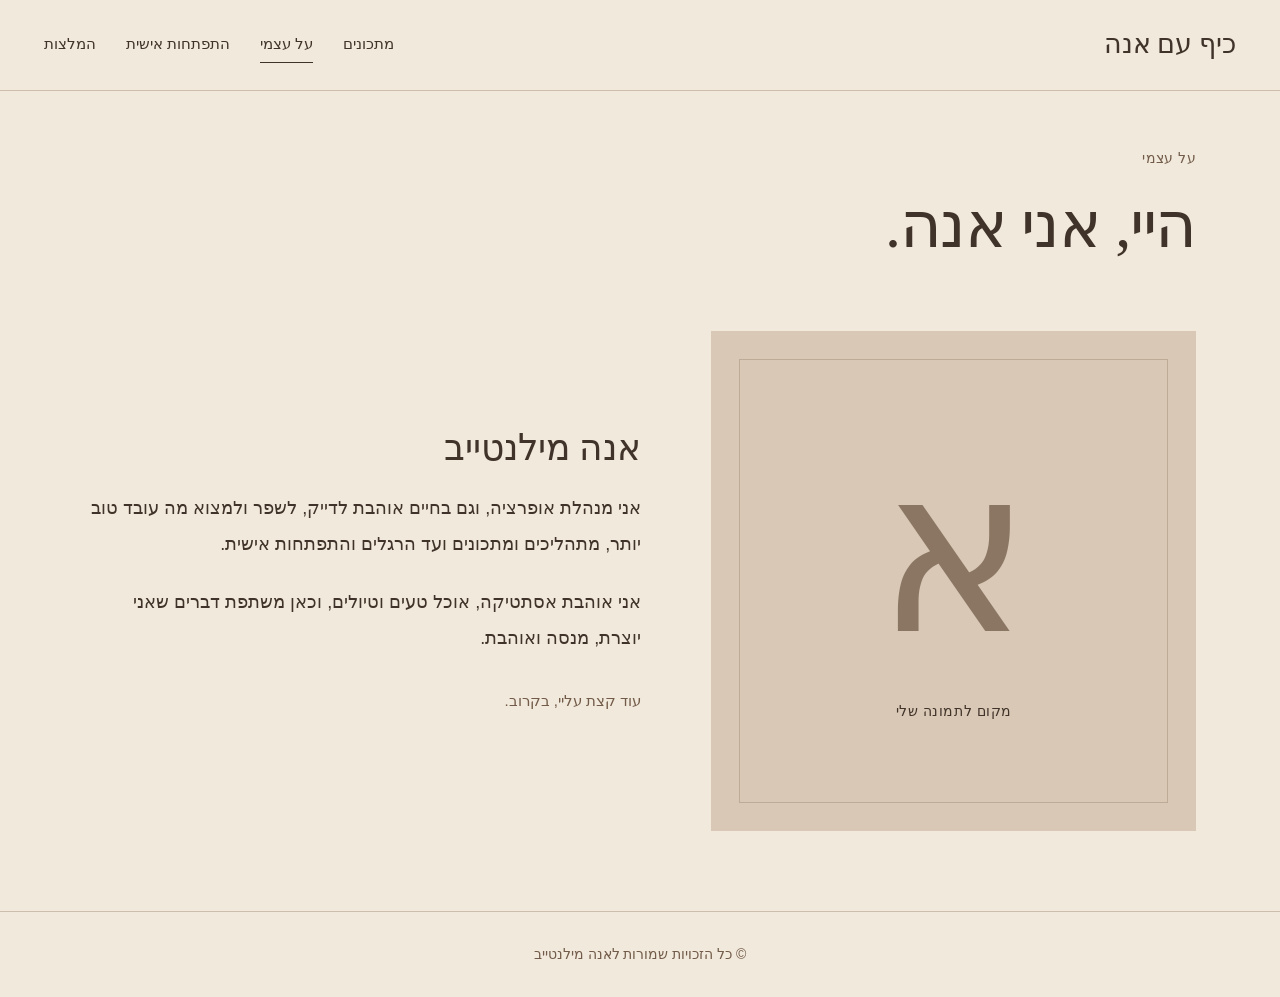
==== about/index.html @ 1a451e85 "Serve the magazine from the configured GitHub Pages root" ====
<!doctype html><html lang="he" dir="rtl"><head><meta charset="utf-8"><meta name="viewport" content="width=device-width,initial-scale=1"><meta name="theme-color" content="#F1E9DC"><meta name="description" content="אוכל, יצירה, התפתחות אישית והשראה. קצת מהעולם של אנה מילנטייב."><title>על עצמי | כיף עם אנה</title><link rel="stylesheet" href="../styles.css"></head><body><a class="skip" href="#main">דילוג לתוכן</a><header class="site-header"><a class="brand" href="../index.html">כיף עם אנה</a><nav aria-label="ניווט ראשי"><a href="../recipes/index.html">מתכונים</a><a href="index.html" aria-current="page">על עצמי</a><a href="../growth/index.html">התפתחות אישית</a><a href="../recommendations/index.html">המלצות</a></nav></header><main id="main" class="magazine"><div class="page-intro"><p class="eyebrow">על עצמי</p><h1>היי, אני אנה.</h1></div><section class="about-layout"><div class="portrait-placeholder"><span class="portrait-monogram" aria-hidden="true">א</span><span class="portrait-label">מקום לתמונה שלי</span></div><div class="about-copy"><h2>אנה מילנטייב</h2><p>אני מנהלת אופרציה, וגם בחיים אוהבת לדייק, לשפר ולמצוא מה עובד טוב יותר, מתהליכים ומתכונים ועד הרגלים והתפתחות אישית.</p><p>אני אוהבת אסתטיקה, אוכל טעים וטיולים, וכאן משתפת דברים שאני יוצרת, מנסה ואוהבת.</p><p class="quiet-note">עוד קצת עליי, בקרוב.</p></div></section></main><footer class="site-footer"><span>© כל הזכויות שמורות לאנה מילנטייב</span></footer></body></html>
---- styles.css ----
:root{--ink:#244638;--muted:#5d6c62;--line:#dce4dd;--soft:#f2f5f0;--accent:#315c46;--clay:#94503b}*{box-sizing:border-box}html{scroll-behavior:smooth}body{margin:0;background:#fff;color:var(--ink);font:17px/1.75 Arial,sans-serif}a{color:inherit;text-underline-offset:5px}button,input,textarea{font:inherit}button{cursor:pointer}.site-header,.site-footer{max-width:1120px;margin:auto;padding:26px 40px;display:flex;justify-content:space-between;align-items:center;gap:24px}.site-header{border-bottom:1px solid var(--line)}.brand{font-size:21px;font-weight:700;text-decoration:none;line-height:1.4}.brand span{display:block;font-size:14px;font-weight:400;color:var(--muted);margin-top:4px}.home-link{font-size:16px}.site-footer{border-top:1px solid var(--line);font-size:14px;color:var(--muted);padding-top:28px;padding-bottom:28px}.site-footer a{text-decoration:none}.home-page{max-width:1120px;padding:0 40px 80px;margin:auto}.hero{padding:64px 0 56px;display:grid;grid-template-columns:1.1fr 1fr;gap:0 70px}.eyebrow{font-size:14px;letter-spacing:.04em;color:var(--clay);margin:0 0 20px}.hero>.eyebrow{grid-column:1/-1}.hero h1{font-size:clamp(40px,5vw,62px);line-height:1.24;letter-spacing:-1.8px;margin:0;font-weight:500}.hero h1 span{color:var(--muted)}.about{padding-top:5px}.about h2{font-size:25px;margin:0 0 12px;font-weight:500}.about p{margin:0 0 12px;font-size:17px;line-height:1.9}.home-recipes{border-top:1px solid var(--line);padding-top:36px;scroll-margin-top:24px}.section-heading{display:flex;align-items:end;justify-content:space-between;gap:30px;margin-bottom:27px}.section-heading .eyebrow{margin-bottom:5px}.section-heading h2{font-size:29px;font-weight:500;line-height:1.4;margin:0}.section-heading>p{font-size:15px;color:var(--muted);margin:0 0 4px}.recipe-grid{display:grid;grid-template-columns:1fr 1fr;gap:26px}.recipe-card{display:block;text-decoration:none;border:1px solid var(--line);overflow:hidden;border-radius:5px;transition:transform .15s,border-color .15s}.recipe-card:hover{transform:translateY(-3px);border-color:var(--accent)}.card-top{position:relative;display:flex;align-items:flex-start;justify-content:space-between;min-height:210px;padding:26px 30px;background:#e5ecdf}.noodles .card-top{background:#f1e3da;color:#7f4835}.category{font-size:14px;border-top:1px solid currentColor;padding-top:7px}.ingredient-word{font-size:43px;line-height:1.2;letter-spacing:-1.4px;font-weight:600;text-align:left;opacity:.9}.card-body{padding:26px 30px 30px}.card-body h3{font-size:26px;line-height:1.4;font-weight:500;margin:0 0 14px}.card-body p{font-size:16px;color:var(--muted);margin:0 0 22px;max-width:380px}.text-link{font-size:15px;text-decoration:underline}.recipe-page{max-width:850px;margin:auto;padding:28px 32px 65px}.back-link{font-size:14px;color:var(--muted)}.intro{padding:25px 0 32px}.intro h1{font-size:clamp(31px,5vw,46px);line-height:1.25;letter-spacing:-.8px;margin:0 0 15px;font-weight:500}.subtitle,.hint{color:var(--muted);font-size:15px}.subtitle{margin:0}.hint{margin:12px 0}.note{font-size:15px;background:var(--soft);padding:13px 17px;margin:20px 0 0;border-radius:3px}.section{border-top:1px solid var(--line);padding:30px 0;scroll-margin-top:20px}.section h2{font-size:26px;font-weight:500;margin:0 0 22px;line-height:1.4}.section h3{font-size:19px;font-weight:600;margin:0 0 16px}.section h4{font-size:16px;font-weight:600;margin:0 0 7px}.inventory{display:grid;grid-template-columns:1.8fr 1fr;gap:34px}.ingredient-groups{display:grid;grid-template-columns:1fr 1fr;gap:22px}.ingredient-group ul,.equipment ul{padding-right:20px;margin:0;font-size:16px}.ingredient-group li,.equipment li{padding:2px 0}.ingredient-group li::marker,.equipment li::marker{color:#889b8c}.equipment{border-right:1px solid var(--line);padding-right:25px}.check{display:flex;align-items:flex-start;gap:13px;padding:13px 0;border-bottom:1px solid #edf0ed;cursor:pointer}.check:last-child{border-bottom:0}.check input{width:21px;height:21px;min-width:21px;accent-color:var(--accent);margin:5px 0 0}.check span{display:block}.check small{display:block;color:var(--muted);font-size:15px;line-height:1.75;margin-top:4px}.check:has(input:checked){color:var(--muted)}.check:has(input:checked) span{text-decoration:line-through;text-decoration-color:#a2b1a5}.check:has(input:checked) small{text-decoration:none}.method{margin:0;padding-right:24px}.method li{padding:5px 6px 10px 0}.recipe-end{border-top:1px solid var(--line);padding-top:24px;display:flex;align-items:center;gap:18px}.recipe-end button{border:1px solid var(--line);background:white;color:var(--ink);border-radius:4px;padding:9px 17px;font-size:15px}.recipe-end button:hover{background:var(--soft)}#reset-status{font-size:14px;color:var(--muted)}button:focus-visible,a:focus-visible,input:focus-visible{outline:3px solid #99af74;outline-offset:5px}@media(max-width:700px){.site-header,.site-footer{padding:22px 22px}.home-page{padding:0 22px 50px}.hero{grid-template-columns:1fr;gap:25px;padding:38px 0}.hero>.eyebrow{margin:0}.hero h1{font-size:43px;letter-spacing:-1.2px}.about{max-width:500px}.section-heading{display:block}.section-heading>p{margin-top:10px}.recipe-grid{grid-template-columns:1fr;gap:22px}.card-top{min-height:180px;padding:22px 25px}.ingredient-word{font-size:38px}.card-body{padding:22px 25px 25px}.card-body h3{font-size:25px}.recipe-page{padding:24px 22px 45px}.inventory{grid-template-columns:1fr;gap:24px}.equipment{border-right:0;border-top:1px solid var(--line);padding:22px 0 0}.equipment ul{columns:2;column-gap:25px}.equipment li{break-inside:avoid}.section{padding:26px 0}.site-footer{align-items:flex-start;flex-direction:column;gap:8px}.section h2{font-size:24px}.brand{font-size:20px}}@media(max-width:360px){.ingredient-groups{grid-template-columns:1fr}.equipment ul{columns:1}.hero h1{font-size:37px}.home-link{font-size:14px}}@media(prefers-reduced-motion:reduce){html{scroll-behavior:auto}.recipe-card{transition:none}}
/* Editorial palette and shared magazine layout */
:root{--ink:#403329;--muted:#725B48;--line:#cdbdad;--soft:#e8ddce;--accent:#725B48;--clay:#725B48;--ivory:#F1E9DC;--sand:#D8C8B5;--taupe:#A99A89}body{background:var(--ivory);color:var(--ink)}.site-header,.site-footer{max-width:1280px;padding:26px 44px}.site-header{gap:35px}.brand{font-family:'Noto Serif Hebrew','Times New Roman',serif;font-weight:400;font-size:27px;white-space:nowrap}.site-header nav{display:flex;gap:30px;flex-wrap:wrap}.site-header nav a{text-decoration:none;font-size:15px;padding:4px 0;border-bottom:1px solid transparent}.site-header nav a:hover,.site-header nav a[aria-current=page]{border-color:var(--ink)}.site-footer{padding-top:30px;padding-bottom:30px}.site-footer>a{font-family:'Times New Roman',serif;font-size:23px;color:var(--ink)}.skip{position:fixed;top:10px;right:10px;transform:translateY(-200%);z-index:20;padding:12px;background:var(--ink);color:var(--ivory)}.skip:focus{transform:none}.magazine{max-width:1200px;padding:0 44px 80px;margin:auto}.home-intro{text-align:center;padding:65px 0 54px}.eyebrow{font-size:14px;color:var(--muted);letter-spacing:.03em;margin:0 0 18px}.home-intro h1,.page-intro h1{font:400 clamp(42px,6vw,76px)/1.2 'Noto Serif Hebrew','Times New Roman',serif;letter-spacing:-1.3px;margin:0 0 20px}.home-intro>p:last-child,.page-intro>p:last-child{font-size:17px;color:var(--muted);margin:0}.topics{display:grid;grid-template-columns:1fr 1fr;gap:30px 46px;align-items:start}.topic{text-decoration:none;display:block;min-width:0}.topic:nth-child(even){padding-top:70px}.topic-image{aspect-ratio:4/4.5;overflow:hidden;background:var(--sand)}.topic-image>img{width:100%;height:100%;object-fit:cover;display:block;transition:transform .5s ease}.topic:hover .topic-image>img{transform:scale(1.025)}.topic-caption{padding:20px 0 25px;border-bottom:1px solid var(--line)}.topic-caption h2{font:400 36px/1.3 'Noto Serif Hebrew','Times New Roman',serif;margin:0 0 6px}.topic-caption p{font-size:16px;margin:0;color:var(--muted)}.topic:hover h2{text-decoration:underline;text-decoration-thickness:1px;text-underline-offset:7px}.portrait-placeholder{background:var(--sand);height:100%;min-height:320px;display:flex;flex-direction:column;justify-content:center;align-items:center;position:relative;padding:38px;isolation:isolate;overflow:hidden}.portrait-placeholder:before{content:'';position:absolute;inset:28px;border:1px solid #725b4845;z-index:-1}.portrait-monogram{font:400 clamp(130px,18vw,250px)/1 'Times New Roman',serif;color:var(--muted);opacity:.75;margin-bottom:30px}.portrait-label{font-size:14px;letter-spacing:.04em;color:var(--ink)}.closing-line{text-align:center;font:400 31px/1.5 'Times New Roman',serif;padding:60px 0 0;color:var(--muted)}.page-intro{padding:55px 0 46px}.page-intro h1{font-size:clamp(40px,5vw,64px)}.recipe-index{display:grid;grid-template-columns:1.6fr 1fr;gap:50px;align-items:start}.recipe-feature,.recipe-text-entry{text-decoration:none}.recipe-feature>img{display:block;width:100%;height:420px;object-fit:cover}.recipe-feature>div{padding:25px 0}.recipe-index h2,.growth-feature h2,.vision-entry h2,.about-copy h2,.recommendations-layout h2{font:400 36px/1.35 'Times New Roman',serif;margin:0 0 18px}.recipe-index p,.growth-feature p,.vision-entry p,.recommendations-layout p{color:var(--muted);font-size:17px}.recipe-text-entry{border-top:1px solid var(--ink);border-bottom:1px solid var(--line);padding:30px 0}.recipe-text-entry h2{font-size:31px}.recipe-feature:hover .text-link,.recipe-text-entry:hover .text-link,.growth-feature:hover .text-link,.vision-entry:hover .text-link{color:var(--ink);text-decoration-thickness:2px}.text-link{display:inline-block;margin-top:8px;font-size:15px;text-decoration:underline;text-underline-offset:6px}.about-layout{display:grid;grid-template-columns:1fr 1.15fr;gap:70px;align-items:center}.about-layout>.portrait-placeholder{min-height:500px}.about-copy p{font-size:18px;line-height:2;margin:0 0 22px}.quiet-note{font-size:15px!important;color:var(--muted);margin-top:30px!important}.growth-feature{display:grid;grid-template-columns:1fr 1fr;gap:65px;align-items:center;text-decoration:none}.growth-image{height:460px;overflow:hidden}.growth-image img{width:100%;height:100%;object-fit:cover}.growth-feature h2{font-size:43px}.vision-entry{margin-top:65px;padding-top:45px;border-top:1px solid var(--line);display:grid;grid-template-columns:1.2fr 1fr;gap:50px;align-items:center;text-decoration:none}.vision-preview{display:grid;grid-template-columns:1fr 1fr 1fr;gap:8px;align-items:center}.vision-preview img{width:100%;height:230px;object-fit:cover}.vision-preview img:nth-child(2){height:auto;box-shadow:0 6px 15px #40332912}.recommendations-layout{display:grid;grid-template-columns:1fr 1fr;align-items:center;gap:65px}.book-image{height:480px}.book-image img{width:100%;height:100%;object-fit:cover}.recommendations-layout h2{font-size:44px}.board-page{padding-top:30px;max-width:1420px}.board-page .page-intro{text-align:center;padding-top:30px}.vision-collage{columns:4;column-gap:16px;direction:ltr}.collage-item{display:block;break-inside:avoid;margin:0 0 16px;background:var(--sand);line-height:0}.collage-item img{display:block;width:100%;height:auto;transition:filter .2s}.collage-item:hover img{filter:brightness(1.05)}.board-note{text-align:center}.back-link{color:var(--muted)}#image-dialog{border:0;padding:54px 16px 16px;background:var(--ivory);max-width:95vw;max-height:94dvh;overflow:auto}#image-dialog::backdrop{background:#211a16df}#dialog-image{max-height:calc(94dvh - 80px);max-width:calc(95vw - 32px);height:auto;width:auto;display:block;object-fit:contain;margin:auto}.dialog-close{position:absolute;top:12px;left:16px;border:1px solid var(--line);background:var(--ivory);color:var(--ink);padding:3px 17px;font-size:15px}.intro h1,.section h2{font-family:'Times New Roman',serif}.intro h1{font-size:44px}.note{background:#e6d9c8}.equipment{border-color:var(--line)}.check{border-color:#d9cbbc}.check:has(input:checked) span{text-decoration-color:var(--taupe)}.recipe-end button{background:var(--ivory)}.recipe-end button:hover{background:var(--sand)}button:focus-visible,a:focus-visible,input:focus-visible{outline-color:var(--muted)}
@media(min-width:1100px){.topic-image{aspect-ratio:4/4.2}}
@media(max-width:900px){.site-header{flex-direction:column;gap:14px;padding:22px 25px}.site-header nav{gap:25px;justify-content:center}.magazine{padding-left:28px;padding-right:28px}.topics{gap:22px 28px}.topic:nth-child(even){padding-top:45px}.home-intro{padding-top:42px}.recipe-index{gap:30px}.recipe-feature>img{height:340px}.about-layout,.growth-feature,.recommendations-layout{gap:32px}.growth-feature h2{font-size:34px}.vision-entry{gap:30px}.vision-collage{columns:3}}
@media(max-width:600px){.site-header nav{gap:18px}.site-header nav a{font-size:14px}.brand{font-size:26px}.magazine{padding:0 20px 45px}.home-intro{padding:37px 0}.home-intro h1{font-size:44px}.home-intro>p:last-child{font-size:16px}.topics{gap:26px 15px}.topic:nth-child(even){padding-top:35px}.topic-image{aspect-ratio:3/4}.topic-caption{padding:13px 0 17px}.topic-caption h2{font-size:28px;line-height:1.25}.topic-caption p{font-size:14px;line-height:1.7}.portrait-placeholder{min-height:0;padding:20px}.portrait-placeholder:before{inset:12px}.portrait-monogram{font-size:116px;margin-bottom:18px}.portrait-label{font-size:12px}.closing-line{font-size:27px;padding-top:37px}.page-intro{padding:35px 0}.page-intro h1{font-size:43px}.recipe-index,.growth-feature,.vision-entry,.recommendations-layout,.about-layout{grid-template-columns:1fr;gap:28px}.recipe-feature>img{height:360px}.recipe-feature>div{padding:22px 0}.recipe-text-entry{padding:25px 0}.recipe-index h2,.about-copy h2{font-size:32px}.about-layout>.portrait-placeholder{min-height:330px}.about-layout .portrait-monogram{font-size:160px}.about-copy p{font-size:17px}.growth-image{height:380px}.growth-feature h2,.recommendations-layout h2{font-size:36px}.vision-entry{margin-top:40px;padding-top:30px}.vision-preview img{height:180px}.book-image{height:390px}.vision-collage{columns:2;column-gap:10px}.collage-item{margin-bottom:10px}.board-page{padding-top:23px}.board-page .page-intro h1{font-size:39px}.site-footer{padding:25px 20px}.intro h1{font-size:34px}.recipe-page{padding-top:22px}.site-footer span{font-size:13px}}
@media(prefers-reduced-motion:reduce){.topic-image>img,.collage-item img{transition:none}.topic:hover .topic-image>img{transform:none}}

.brand span[dir="ltr"]{display:inline;font:inherit;color:inherit;margin:0}.site-footer{justify-content:center}.topic-back{display:inline-block;margin-top:28px}.vision-year{margin-top:0;padding-top:0;border-top:0}.vision-guide{max-width:760px;margin:65px auto 0;border-top:1px solid var(--line);padding-top:38px}.vision-guide h2{font:400 36px/1.35 'Times New Roman',serif;margin:0 0 26px}.vision-guide ol{padding-inline-start:24px}.vision-guide li{padding-inline-start:9px;margin:0 0 22px}.vision-guide h3{font-size:18px;font-weight:600;margin:0 0 5px}.vision-guide p{font-size:17px;line-height:1.9;margin:0}.collage-item:hover img{filter:none}@media(max-width:600px){.vision-guide{margin-top:38px;padding-top:27px}.vision-guide h2{font-size:30px}}
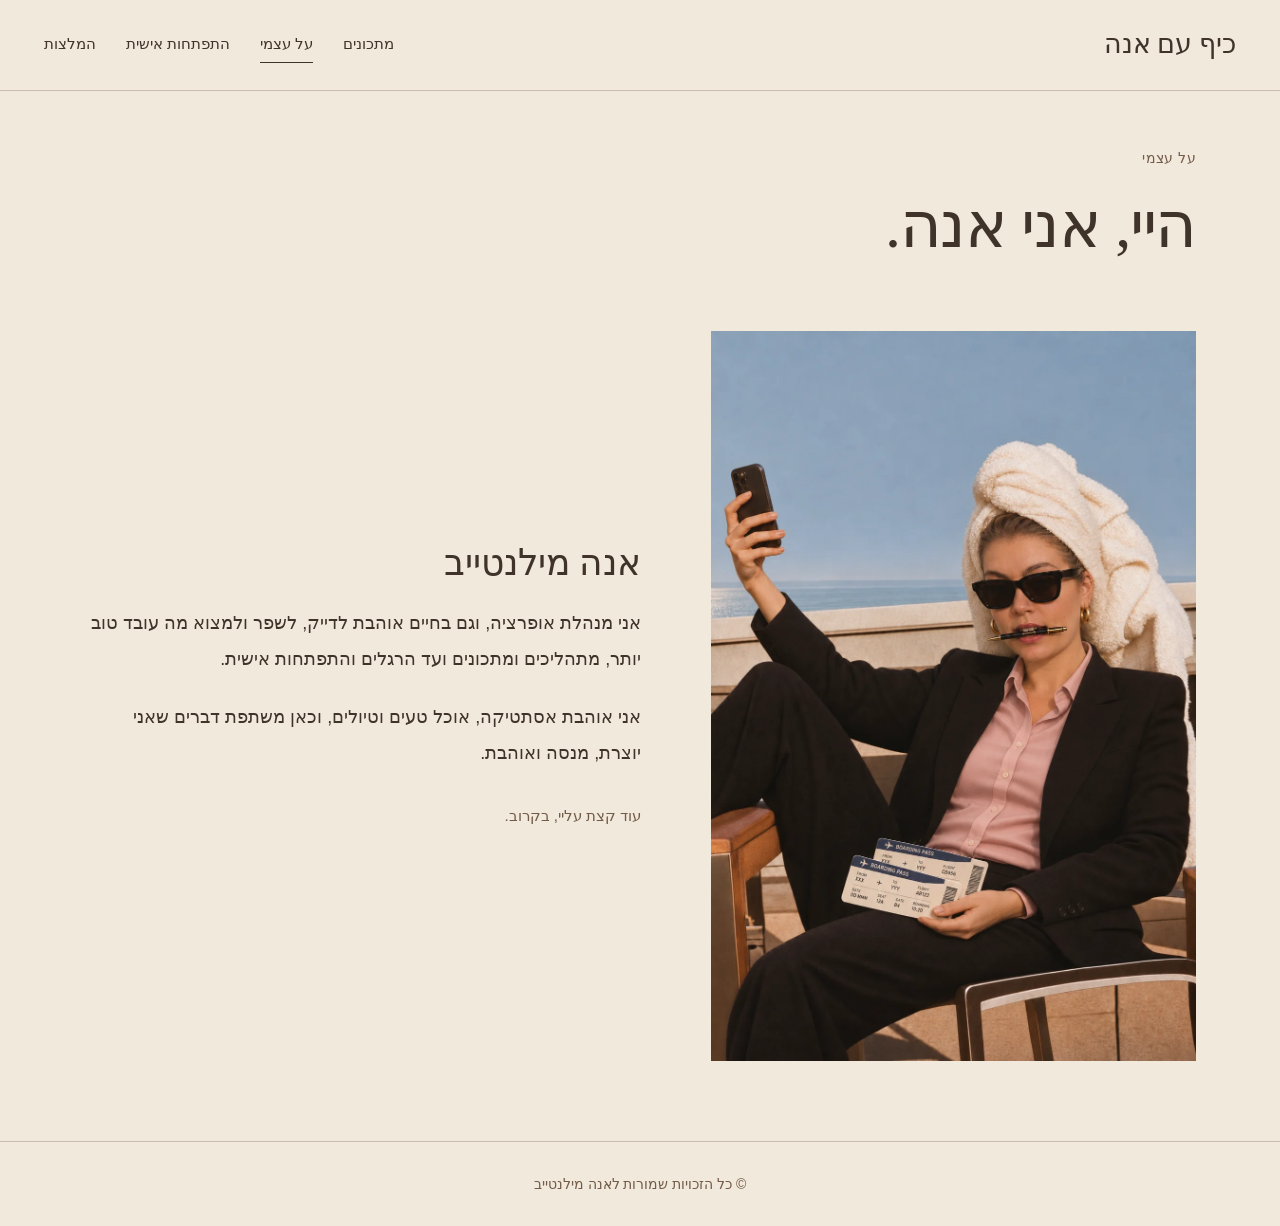
==== commit 1cc662e0: "Add pink-shirt travel portrait to home and about pages" ====
--- a/about/index.html
+++ b/about/index.html
@@ -1 +1 @@
-<!doctype html><html lang="he" dir="rtl"><head><meta charset="utf-8"><meta name="viewport" content="width=device-width,initial-scale=1"><meta name="theme-color" content="#F1E9DC"><meta name="description" content="אוכל, יצירה, התפתחות אישית והשראה. קצת מהעולם של אנה מילנטייב."><title>על עצמי | כיף עם אנה</title><link rel="stylesheet" href="../styles.css"></head><body><a class="skip" href="#main">דילוג לתוכן</a><header class="site-header"><a class="brand" href="../index.html">כיף עם אנה</a><nav aria-label="ניווט ראשי"><a href="../recipes/index.html">מתכונים</a><a href="index.html" aria-current="page">על עצמי</a><a href="../growth/index.html">התפתחות אישית</a><a href="../recommendations/index.html">המלצות</a></nav></header><main id="main" class="magazine"><div class="page-intro"><p class="eyebrow">על עצמי</p><h1>היי, אני אנה.</h1></div><section class="about-layout"><div class="portrait-placeholder"><span class="portrait-monogram" aria-hidden="true">א</span><span class="portrait-label">מקום לתמונה שלי</span></div><div class="about-copy"><h2>אנה מילנטייב</h2><p>אני מנהלת אופרציה, וגם בחיים אוהבת לדייק, לשפר ולמצוא מה עובד טוב יותר, מתהליכים ומתכונים ועד הרגלים והתפתחות אישית.</p><p>אני אוהבת אסתטיקה, אוכל טעים וטיולים, וכאן משתפת דברים שאני יוצרת, מנסה ואוהבת.</p><p class="quiet-note">עוד קצת עליי, בקרוב.</p></div></section></main><footer class="site-footer"><span>© כל הזכויות שמורות לאנה מילנטייב</span></footer></body></html>+<!doctype html><html lang="he" dir="rtl"><head><meta charset="utf-8"><meta name="viewport" content="width=device-width,initial-scale=1"><meta name="theme-color" content="#F1E9DC"><meta name="description" content="אוכל, יצירה, התפתחות אישית והשראה. קצת מהעולם של אנה מילנטייב."><title>על עצמי | כיף עם אנה</title><link rel="stylesheet" href="../styles.css"></head><body><a class="skip" href="#main">דילוג לתוכן</a><header class="site-header"><a class="brand" href="../index.html">כיף עם אנה</a><nav aria-label="ניווט ראשי"><a href="../recipes/index.html">מתכונים</a><a href="index.html" aria-current="page">על עצמי</a><a href="../growth/index.html">התפתחות אישית</a><a href="../recommendations/index.html">המלצות</a></nav></header><main id="main" class="magazine"><div class="page-intro"><p class="eyebrow">על עצמי</p><h1>היי, אני אנה.</h1></div><section class="about-layout"><img class="about-portrait" src="../assets/anna-travel.webp" alt="דיוקן בחולצה ורודה עם כרטיסי טיסה" width="1022" height="1539" decoding="async"><div class="about-copy"><h2>אנה מילנטייב</h2><p>אני מנהלת אופרציה, וגם בחיים אוהבת לדייק, לשפר ולמצוא מה עובד טוב יותר, מתהליכים ומתכונים ועד הרגלים והתפתחות אישית.</p><p>אני אוהבת אסתטיקה, אוכל טעים וטיולים, וכאן משתפת דברים שאני יוצרת, מנסה ואוהבת.</p><p class="quiet-note">עוד קצת עליי, בקרוב.</p></div></section></main><footer class="site-footer"><span>© כל הזכויות שמורות לאנה מילנטייב</span></footer></body></html>
--- a/styles.css
+++ b/styles.css
@@ -7,3 +7,5 @@
 @media(prefers-reduced-motion:reduce){.topic-image>img,.collage-item img{transition:none}.topic:hover .topic-image>img{transform:none}}
 
 .brand span[dir="ltr"]{display:inline;font:inherit;color:inherit;margin:0}.site-footer{justify-content:center}.topic-back{display:inline-block;margin-top:28px}.vision-year{margin-top:0;padding-top:0;border-top:0}.vision-guide{max-width:760px;margin:65px auto 0;border-top:1px solid var(--line);padding-top:38px}.vision-guide h2{font:400 36px/1.35 'Times New Roman',serif;margin:0 0 26px}.vision-guide ol{padding-inline-start:24px}.vision-guide li{padding-inline-start:9px;margin:0 0 22px}.vision-guide h3{font-size:18px;font-weight:600;margin:0 0 5px}.vision-guide p{font-size:17px;line-height:1.9;margin:0}.collage-item:hover img{filter:none}@media(max-width:600px){.vision-guide{margin-top:38px;padding-top:27px}.vision-guide h2{font-size:30px}}
+
+.about-portrait{display:block;width:100%;height:auto}.topic-image>.portrait-cover{object-position:center 58%}
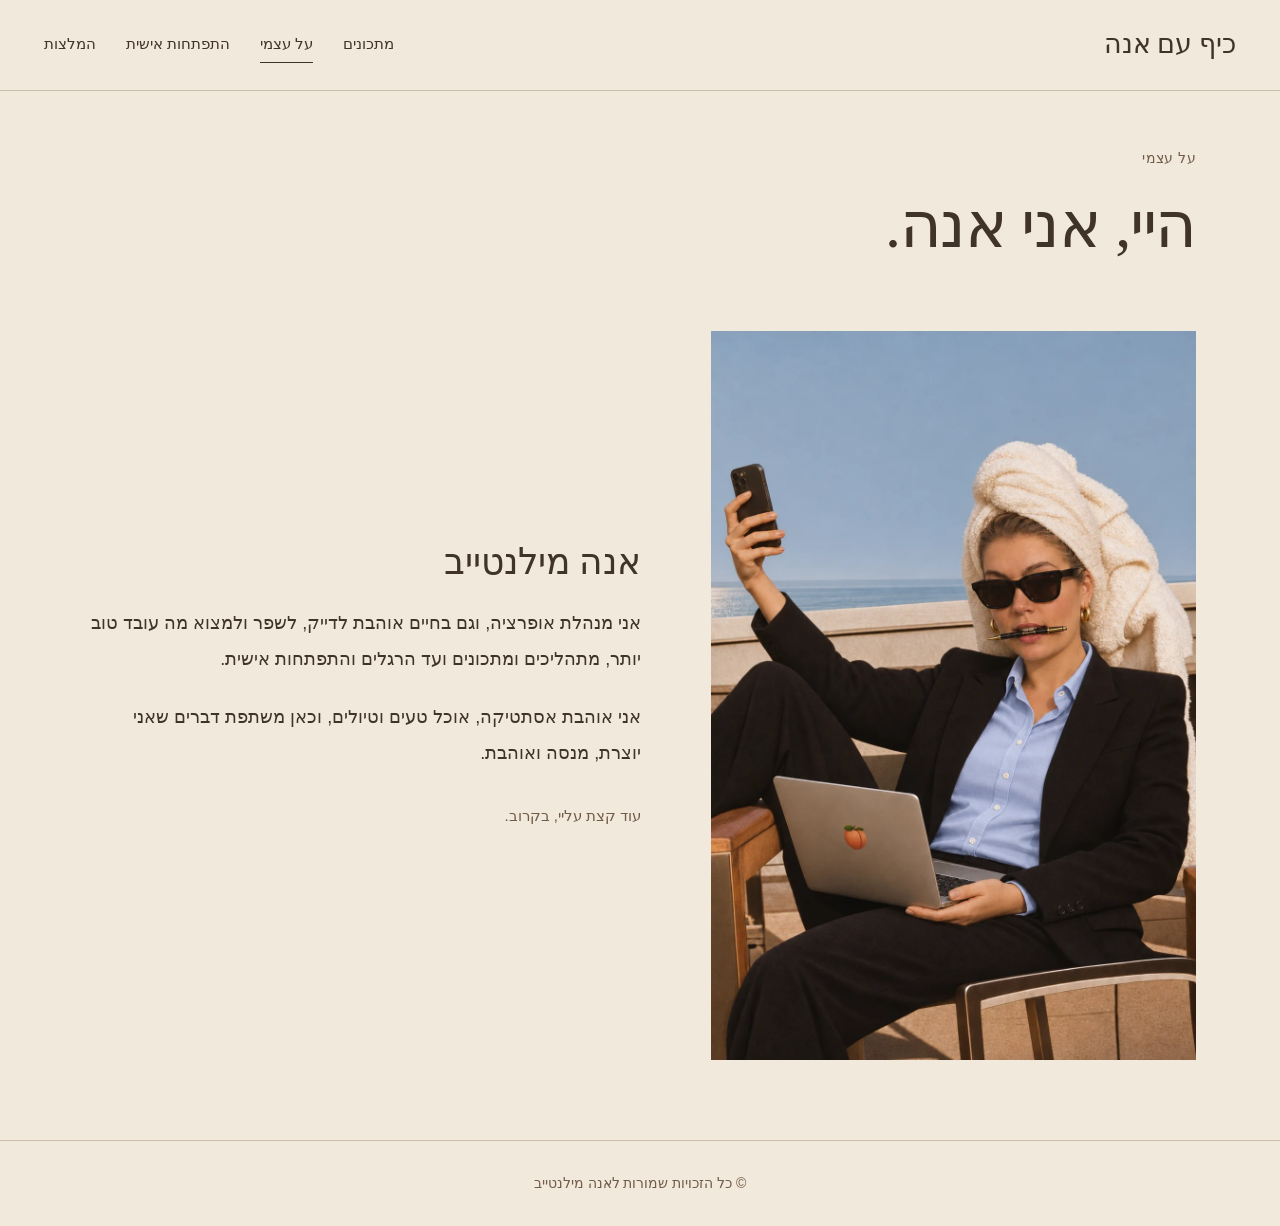
==== commit 869f24b0: "Use sky-blue shirt portrait with peach-emblem laptop" ====
--- a/about/index.html
+++ b/about/index.html
@@ -1 +1 @@
-<!doctype html><html lang="he" dir="rtl"><head><meta charset="utf-8"><meta name="viewport" content="width=device-width,initial-scale=1"><meta name="theme-color" content="#F1E9DC"><meta name="description" content="אוכל, יצירה, התפתחות אישית והשראה. קצת מהעולם של אנה מילנטייב."><title>על עצמי | כיף עם אנה</title><link rel="stylesheet" href="../styles.css"></head><body><a class="skip" href="#main">דילוג לתוכן</a><header class="site-header"><a class="brand" href="../index.html">כיף עם אנה</a><nav aria-label="ניווט ראשי"><a href="../recipes/index.html">מתכונים</a><a href="index.html" aria-current="page">על עצמי</a><a href="../growth/index.html">התפתחות אישית</a><a href="../recommendations/index.html">המלצות</a></nav></header><main id="main" class="magazine"><div class="page-intro"><p class="eyebrow">על עצמי</p><h1>היי, אני אנה.</h1></div><section class="about-layout"><img class="about-portrait" src="../assets/anna-travel.webp" alt="דיוקן בחולצה ורודה עם כרטיסי טיסה" width="1022" height="1539" decoding="async"><div class="about-copy"><h2>אנה מילנטייב</h2><p>אני מנהלת אופרציה, וגם בחיים אוהבת לדייק, לשפר ולמצוא מה עובד טוב יותר, מתהליכים ומתכונים ועד הרגלים והתפתחות אישית.</p><p>אני אוהבת אסתטיקה, אוכל טעים וטיולים, וכאן משתפת דברים שאני יוצרת, מנסה ואוהבת.</p><p class="quiet-note">עוד קצת עליי, בקרוב.</p></div></section></main><footer class="site-footer"><span>© כל הזכויות שמורות לאנה מילנטייב</span></footer></body></html>+<!doctype html><html lang="he" dir="rtl"><head><meta charset="utf-8"><meta name="viewport" content="width=device-width,initial-scale=1"><meta name="theme-color" content="#F1E9DC"><meta name="description" content="אוכל, יצירה, התפתחות אישית והשראה. קצת מהעולם של אנה מילנטייב."><title>על עצמי | כיף עם אנה</title><link rel="stylesheet" href="../styles.css"></head><body><a class="skip" href="#main">דילוג לתוכן</a><header class="site-header"><a class="brand" href="../index.html">כיף עם אנה</a><nav aria-label="ניווט ראשי"><a href="../recipes/index.html">מתכונים</a><a href="index.html" aria-current="page">על עצמי</a><a href="../growth/index.html">התפתחות אישית</a><a href="../recommendations/index.html">המלצות</a></nav></header><main id="main" class="magazine"><div class="page-intro"><p class="eyebrow">על עצמי</p><h1>היי, אני אנה.</h1></div><section class="about-layout"><img class="about-portrait" src="../assets/anna-peach-laptop.webp" alt="דיוקן בחולצה תכלת עם מחשב ועליו לוגו אפרסק" width="1022" height="1539" decoding="async"><div class="about-copy"><h2>אנה מילנטייב</h2><p>אני מנהלת אופרציה, וגם בחיים אוהבת לדייק, לשפר ולמצוא מה עובד טוב יותר, מתהליכים ומתכונים ועד הרגלים והתפתחות אישית.</p><p>אני אוהבת אסתטיקה, אוכל טעים וטיולים, וכאן משתפת דברים שאני יוצרת, מנסה ואוהבת.</p><p class="quiet-note">עוד קצת עליי, בקרוב.</p></div></section></main><footer class="site-footer"><span>© כל הזכויות שמורות לאנה מילנטייב</span></footer></body></html>
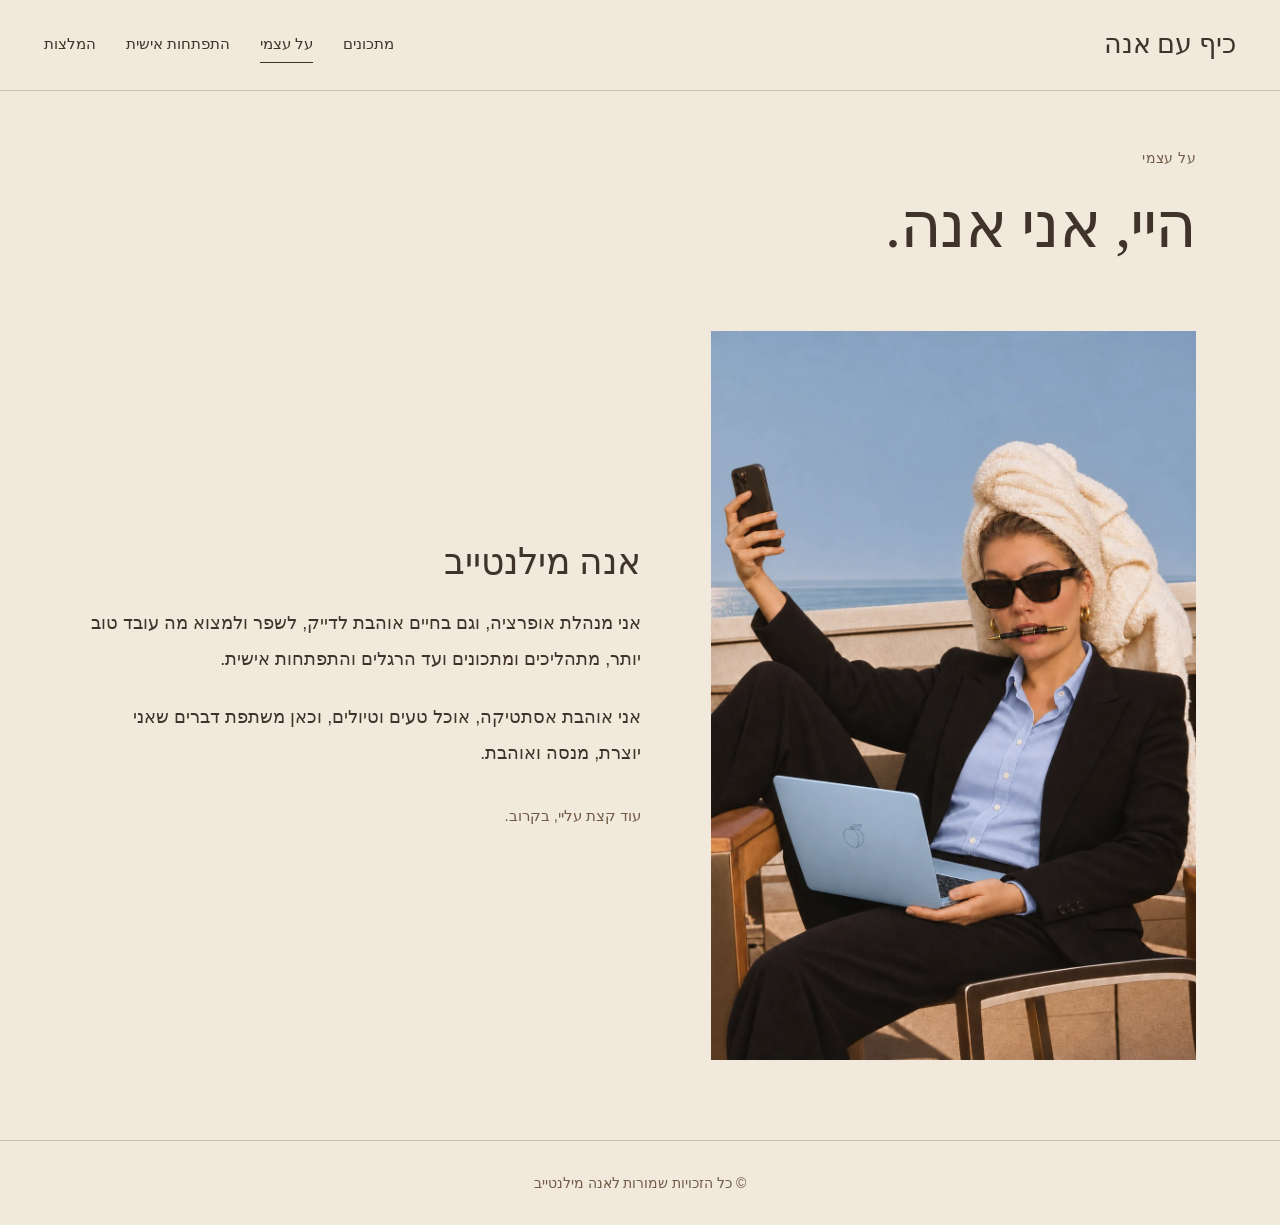
==== commit 708947a8: "Use approved portrait with pale-blue laptop and peach-outline emblem" ====
--- a/about/index.html
+++ b/about/index.html
@@ -1 +1 @@
-<!doctype html><html lang="he" dir="rtl"><head><meta charset="utf-8"><meta name="viewport" content="width=device-width,initial-scale=1"><meta name="theme-color" content="#F1E9DC"><meta name="description" content="אוכל, יצירה, התפתחות אישית והשראה. קצת מהעולם של אנה מילנטייב."><title>על עצמי | כיף עם אנה</title><link rel="stylesheet" href="../styles.css"></head><body><a class="skip" href="#main">דילוג לתוכן</a><header class="site-header"><a class="brand" href="../index.html">כיף עם אנה</a><nav aria-label="ניווט ראשי"><a href="../recipes/index.html">מתכונים</a><a href="index.html" aria-current="page">על עצמי</a><a href="../growth/index.html">התפתחות אישית</a><a href="../recommendations/index.html">המלצות</a></nav></header><main id="main" class="magazine"><div class="page-intro"><p class="eyebrow">על עצמי</p><h1>היי, אני אנה.</h1></div><section class="about-layout"><img class="about-portrait" src="../assets/anna-peach-laptop.webp" alt="דיוקן בחולצה תכלת עם מחשב ועליו לוגו אפרסק" width="1022" height="1539" decoding="async"><div class="about-copy"><h2>אנה מילנטייב</h2><p>אני מנהלת אופרציה, וגם בחיים אוהבת לדייק, לשפר ולמצוא מה עובד טוב יותר, מתהליכים ומתכונים ועד הרגלים והתפתחות אישית.</p><p>אני אוהבת אסתטיקה, אוכל טעים וטיולים, וכאן משתפת דברים שאני יוצרת, מנסה ואוהבת.</p><p class="quiet-note">עוד קצת עליי, בקרוב.</p></div></section></main><footer class="site-footer"><span>© כל הזכויות שמורות לאנה מילנטייב</span></footer></body></html>+<!doctype html><html lang="he" dir="rtl"><head><meta charset="utf-8"><meta name="viewport" content="width=device-width,initial-scale=1"><meta name="theme-color" content="#F1E9DC"><meta name="description" content="אוכל, יצירה, התפתחות אישית והשראה. קצת מהעולם של אנה מילנטייב."><title>על עצמי | כיף עם אנה</title><link rel="stylesheet" href="../styles.css"></head><body><a class="skip" href="#main">דילוג לתוכן</a><header class="site-header"><a class="brand" href="../index.html">כיף עם אנה</a><nav aria-label="ניווט ראשי"><a href="../recipes/index.html">מתכונים</a><a href="index.html" aria-current="page">על עצמי</a><a href="../growth/index.html">התפתחות אישית</a><a href="../recommendations/index.html">המלצות</a></nav></header><main id="main" class="magazine"><div class="page-intro"><p class="eyebrow">על עצמי</p><h1>היי, אני אנה.</h1></div><section class="about-layout"><img class="about-portrait" src="../assets/anna-blue-laptop-outline.webp" alt="דיוקן בחולצה תכלת עם מחשב תכלת ולוגו אפרסק בקווי מתאר" width="1022" height="1539" decoding="async"><div class="about-copy"><h2>אנה מילנטייב</h2><p>אני מנהלת אופרציה, וגם בחיים אוהבת לדייק, לשפר ולמצוא מה עובד טוב יותר, מתהליכים ומתכונים ועד הרגלים והתפתחות אישית.</p><p>אני אוהבת אסתטיקה, אוכל טעים וטיולים, וכאן משתפת דברים שאני יוצרת, מנסה ואוהבת.</p><p class="quiet-note">עוד קצת עליי, בקרוב.</p></div></section></main><footer class="site-footer"><span>© כל הזכויות שמורות לאנה מילנטייב</span></footer></body></html>
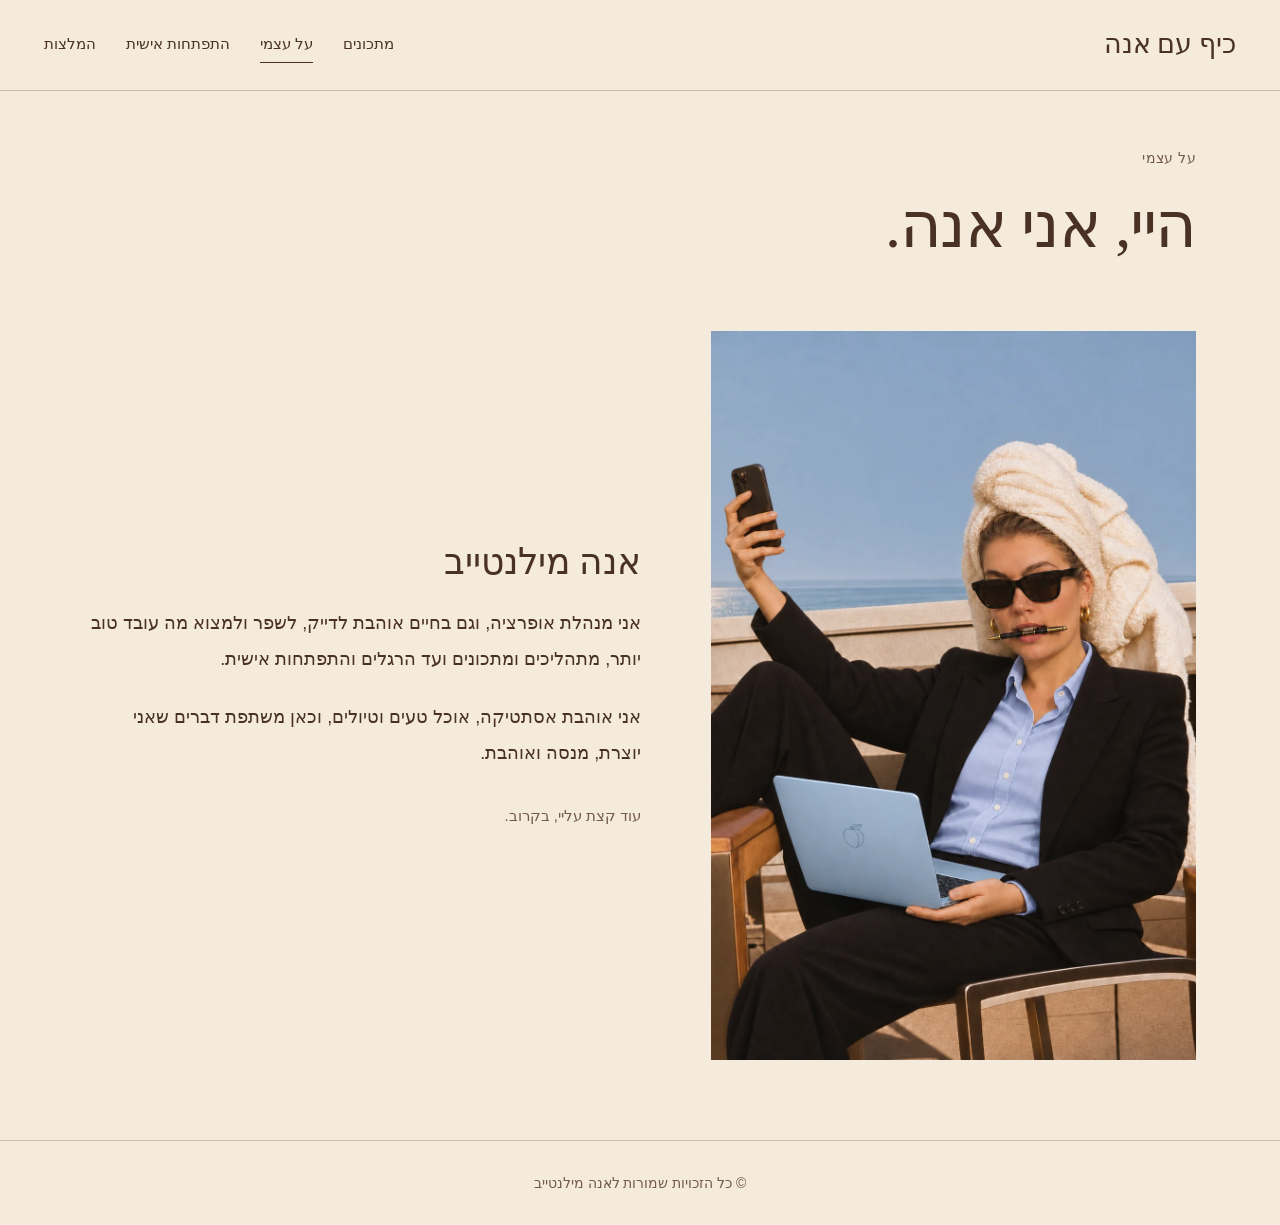
==== commit c697bc5a: "Update category artwork and present vision board guide before 2026 collage" ====
--- a/about/index.html
+++ b/about/index.html
@@ -1 +1 @@
-<!doctype html><html lang="he" dir="rtl"><head><meta charset="utf-8"><meta name="viewport" content="width=device-width,initial-scale=1"><meta name="theme-color" content="#F1E9DC"><meta name="description" content="אוכל, יצירה, התפתחות אישית והשראה. קצת מהעולם של אנה מילנטייב."><title>על עצמי | כיף עם אנה</title><link rel="stylesheet" href="../styles.css"></head><body><a class="skip" href="#main">דילוג לתוכן</a><header class="site-header"><a class="brand" href="../index.html">כיף עם אנה</a><nav aria-label="ניווט ראשי"><a href="../recipes/index.html">מתכונים</a><a href="index.html" aria-current="page">על עצמי</a><a href="../growth/index.html">התפתחות אישית</a><a href="../recommendations/index.html">המלצות</a></nav></header><main id="main" class="magazine"><div class="page-intro"><p class="eyebrow">על עצמי</p><h1>היי, אני אנה.</h1></div><section class="about-layout"><img class="about-portrait" src="../assets/anna-blue-laptop-outline.webp" alt="דיוקן בחולצה תכלת עם מחשב תכלת ולוגו אפרסק בקווי מתאר" width="1022" height="1539" decoding="async"><div class="about-copy"><h2>אנה מילנטייב</h2><p>אני מנהלת אופרציה, וגם בחיים אוהבת לדייק, לשפר ולמצוא מה עובד טוב יותר, מתהליכים ומתכונים ועד הרגלים והתפתחות אישית.</p><p>אני אוהבת אסתטיקה, אוכל טעים וטיולים, וכאן משתפת דברים שאני יוצרת, מנסה ואוהבת.</p><p class="quiet-note">עוד קצת עליי, בקרוב.</p></div></section></main><footer class="site-footer"><span>© כל הזכויות שמורות לאנה מילנטייב</span></footer></body></html>+<!doctype html><html lang="he" dir="rtl"><head><meta charset="utf-8"><meta name="viewport" content="width=device-width,initial-scale=1"><meta name="theme-color" content="#F5EBDD"><meta name="description" content="אוכל, יצירה, התפתחות אישית והשראה. קצת מהעולם של אנה מילנטייב."><title>על עצמי | כיף עם אנה</title><link rel="stylesheet" href="../styles.css"></head><body><a class="skip" href="#main">דילוג לתוכן</a><header class="site-header"><a class="brand" href="../index.html">כיף עם אנה</a><nav aria-label="ניווט ראשי"><a href="../recipes/index.html">מתכונים</a><a href="index.html" aria-current="page">על עצמי</a><a href="../growth/index.html">התפתחות אישית</a><a href="../recommendations/index.html">המלצות</a></nav></header><main id="main" class="magazine"><div class="page-intro"><p class="eyebrow">על עצמי</p><h1>היי, אני אנה.</h1></div><section class="about-layout"><img class="about-portrait" src="../assets/anna-blue-laptop-outline.webp" alt="דיוקן בחולצה תכלת עם מחשב תכלת ולוגו אפרסק בקווי מתאר" width="1022" height="1539" decoding="async"><div class="about-copy"><h2>אנה מילנטייב</h2><p>אני מנהלת אופרציה, וגם בחיים אוהבת לדייק, לשפר ולמצוא מה עובד טוב יותר, מתהליכים ומתכונים ועד הרגלים והתפתחות אישית.</p><p>אני אוהבת אסתטיקה, אוכל טעים וטיולים, וכאן משתפת דברים שאני יוצרת, מנסה ואוהבת.</p><p class="quiet-note">עוד קצת עליי, בקרוב.</p></div></section></main><footer class="site-footer"><span>© כל הזכויות שמורות לאנה מילנטייב</span></footer></body></html>
--- a/styles.css
+++ b/styles.css
@@ -1,6 +1,6 @@
 :root{--ink:#244638;--muted:#5d6c62;--line:#dce4dd;--soft:#f2f5f0;--accent:#315c46;--clay:#94503b}*{box-sizing:border-box}html{scroll-behavior:smooth}body{margin:0;background:#fff;color:var(--ink);font:17px/1.75 Arial,sans-serif}a{color:inherit;text-underline-offset:5px}button,input,textarea{font:inherit}button{cursor:pointer}.site-header,.site-footer{max-width:1120px;margin:auto;padding:26px 40px;display:flex;justify-content:space-between;align-items:center;gap:24px}.site-header{border-bottom:1px solid var(--line)}.brand{font-size:21px;font-weight:700;text-decoration:none;line-height:1.4}.brand span{display:block;font-size:14px;font-weight:400;color:var(--muted);margin-top:4px}.home-link{font-size:16px}.site-footer{border-top:1px solid var(--line);font-size:14px;color:var(--muted);padding-top:28px;padding-bottom:28px}.site-footer a{text-decoration:none}.home-page{max-width:1120px;padding:0 40px 80px;margin:auto}.hero{padding:64px 0 56px;display:grid;grid-template-columns:1.1fr 1fr;gap:0 70px}.eyebrow{font-size:14px;letter-spacing:.04em;color:var(--clay);margin:0 0 20px}.hero>.eyebrow{grid-column:1/-1}.hero h1{font-size:clamp(40px,5vw,62px);line-height:1.24;letter-spacing:-1.8px;margin:0;font-weight:500}.hero h1 span{color:var(--muted)}.about{padding-top:5px}.about h2{font-size:25px;margin:0 0 12px;font-weight:500}.about p{margin:0 0 12px;font-size:17px;line-height:1.9}.home-recipes{border-top:1px solid var(--line);padding-top:36px;scroll-margin-top:24px}.section-heading{display:flex;align-items:end;justify-content:space-between;gap:30px;margin-bottom:27px}.section-heading .eyebrow{margin-bottom:5px}.section-heading h2{font-size:29px;font-weight:500;line-height:1.4;margin:0}.section-heading>p{font-size:15px;color:var(--muted);margin:0 0 4px}.recipe-grid{display:grid;grid-template-columns:1fr 1fr;gap:26px}.recipe-card{display:block;text-decoration:none;border:1px solid var(--line);overflow:hidden;border-radius:5px;transition:transform .15s,border-color .15s}.recipe-card:hover{transform:translateY(-3px);border-color:var(--accent)}.card-top{position:relative;display:flex;align-items:flex-start;justify-content:space-between;min-height:210px;padding:26px 30px;background:#e5ecdf}.noodles .card-top{background:#f1e3da;color:#7f4835}.category{font-size:14px;border-top:1px solid currentColor;padding-top:7px}.ingredient-word{font-size:43px;line-height:1.2;letter-spacing:-1.4px;font-weight:600;text-align:left;opacity:.9}.card-body{padding:26px 30px 30px}.card-body h3{font-size:26px;line-height:1.4;font-weight:500;margin:0 0 14px}.card-body p{font-size:16px;color:var(--muted);margin:0 0 22px;max-width:380px}.text-link{font-size:15px;text-decoration:underline}.recipe-page{max-width:850px;margin:auto;padding:28px 32px 65px}.back-link{font-size:14px;color:var(--muted)}.intro{padding:25px 0 32px}.intro h1{font-size:clamp(31px,5vw,46px);line-height:1.25;letter-spacing:-.8px;margin:0 0 15px;font-weight:500}.subtitle,.hint{color:var(--muted);font-size:15px}.subtitle{margin:0}.hint{margin:12px 0}.note{font-size:15px;background:var(--soft);padding:13px 17px;margin:20px 0 0;border-radius:3px}.section{border-top:1px solid var(--line);padding:30px 0;scroll-margin-top:20px}.section h2{font-size:26px;font-weight:500;margin:0 0 22px;line-height:1.4}.section h3{font-size:19px;font-weight:600;margin:0 0 16px}.section h4{font-size:16px;font-weight:600;margin:0 0 7px}.inventory{display:grid;grid-template-columns:1.8fr 1fr;gap:34px}.ingredient-groups{display:grid;grid-template-columns:1fr 1fr;gap:22px}.ingredient-group ul,.equipment ul{padding-right:20px;margin:0;font-size:16px}.ingredient-group li,.equipment li{padding:2px 0}.ingredient-group li::marker,.equipment li::marker{color:#889b8c}.equipment{border-right:1px solid var(--line);padding-right:25px}.check{display:flex;align-items:flex-start;gap:13px;padding:13px 0;border-bottom:1px solid #edf0ed;cursor:pointer}.check:last-child{border-bottom:0}.check input{width:21px;height:21px;min-width:21px;accent-color:var(--accent);margin:5px 0 0}.check span{display:block}.check small{display:block;color:var(--muted);font-size:15px;line-height:1.75;margin-top:4px}.check:has(input:checked){color:var(--muted)}.check:has(input:checked) span{text-decoration:line-through;text-decoration-color:#a2b1a5}.check:has(input:checked) small{text-decoration:none}.method{margin:0;padding-right:24px}.method li{padding:5px 6px 10px 0}.recipe-end{border-top:1px solid var(--line);padding-top:24px;display:flex;align-items:center;gap:18px}.recipe-end button{border:1px solid var(--line);background:white;color:var(--ink);border-radius:4px;padding:9px 17px;font-size:15px}.recipe-end button:hover{background:var(--soft)}#reset-status{font-size:14px;color:var(--muted)}button:focus-visible,a:focus-visible,input:focus-visible{outline:3px solid #99af74;outline-offset:5px}@media(max-width:700px){.site-header,.site-footer{padding:22px 22px}.home-page{padding:0 22px 50px}.hero{grid-template-columns:1fr;gap:25px;padding:38px 0}.hero>.eyebrow{margin:0}.hero h1{font-size:43px;letter-spacing:-1.2px}.about{max-width:500px}.section-heading{display:block}.section-heading>p{margin-top:10px}.recipe-grid{grid-template-columns:1fr;gap:22px}.card-top{min-height:180px;padding:22px 25px}.ingredient-word{font-size:38px}.card-body{padding:22px 25px 25px}.card-body h3{font-size:25px}.recipe-page{padding:24px 22px 45px}.inventory{grid-template-columns:1fr;gap:24px}.equipment{border-right:0;border-top:1px solid var(--line);padding:22px 0 0}.equipment ul{columns:2;column-gap:25px}.equipment li{break-inside:avoid}.section{padding:26px 0}.site-footer{align-items:flex-start;flex-direction:column;gap:8px}.section h2{font-size:24px}.brand{font-size:20px}}@media(max-width:360px){.ingredient-groups{grid-template-columns:1fr}.equipment ul{columns:1}.hero h1{font-size:37px}.home-link{font-size:14px}}@media(prefers-reduced-motion:reduce){html{scroll-behavior:auto}.recipe-card{transition:none}}
 /* Editorial palette and shared magazine layout */
-:root{--ink:#403329;--muted:#725B48;--line:#cdbdad;--soft:#e8ddce;--accent:#725B48;--clay:#725B48;--ivory:#F1E9DC;--sand:#D8C8B5;--taupe:#A99A89}body{background:var(--ivory);color:var(--ink)}.site-header,.site-footer{max-width:1280px;padding:26px 44px}.site-header{gap:35px}.brand{font-family:'Noto Serif Hebrew','Times New Roman',serif;font-weight:400;font-size:27px;white-space:nowrap}.site-header nav{display:flex;gap:30px;flex-wrap:wrap}.site-header nav a{text-decoration:none;font-size:15px;padding:4px 0;border-bottom:1px solid transparent}.site-header nav a:hover,.site-header nav a[aria-current=page]{border-color:var(--ink)}.site-footer{padding-top:30px;padding-bottom:30px}.site-footer>a{font-family:'Times New Roman',serif;font-size:23px;color:var(--ink)}.skip{position:fixed;top:10px;right:10px;transform:translateY(-200%);z-index:20;padding:12px;background:var(--ink);color:var(--ivory)}.skip:focus{transform:none}.magazine{max-width:1200px;padding:0 44px 80px;margin:auto}.home-intro{text-align:center;padding:65px 0 54px}.eyebrow{font-size:14px;color:var(--muted);letter-spacing:.03em;margin:0 0 18px}.home-intro h1,.page-intro h1{font:400 clamp(42px,6vw,76px)/1.2 'Noto Serif Hebrew','Times New Roman',serif;letter-spacing:-1.3px;margin:0 0 20px}.home-intro>p:last-child,.page-intro>p:last-child{font-size:17px;color:var(--muted);margin:0}.topics{display:grid;grid-template-columns:1fr 1fr;gap:30px 46px;align-items:start}.topic{text-decoration:none;display:block;min-width:0}.topic:nth-child(even){padding-top:70px}.topic-image{aspect-ratio:4/4.5;overflow:hidden;background:var(--sand)}.topic-image>img{width:100%;height:100%;object-fit:cover;display:block;transition:transform .5s ease}.topic:hover .topic-image>img{transform:scale(1.025)}.topic-caption{padding:20px 0 25px;border-bottom:1px solid var(--line)}.topic-caption h2{font:400 36px/1.3 'Noto Serif Hebrew','Times New Roman',serif;margin:0 0 6px}.topic-caption p{font-size:16px;margin:0;color:var(--muted)}.topic:hover h2{text-decoration:underline;text-decoration-thickness:1px;text-underline-offset:7px}.portrait-placeholder{background:var(--sand);height:100%;min-height:320px;display:flex;flex-direction:column;justify-content:center;align-items:center;position:relative;padding:38px;isolation:isolate;overflow:hidden}.portrait-placeholder:before{content:'';position:absolute;inset:28px;border:1px solid #725b4845;z-index:-1}.portrait-monogram{font:400 clamp(130px,18vw,250px)/1 'Times New Roman',serif;color:var(--muted);opacity:.75;margin-bottom:30px}.portrait-label{font-size:14px;letter-spacing:.04em;color:var(--ink)}.closing-line{text-align:center;font:400 31px/1.5 'Times New Roman',serif;padding:60px 0 0;color:var(--muted)}.page-intro{padding:55px 0 46px}.page-intro h1{font-size:clamp(40px,5vw,64px)}.recipe-index{display:grid;grid-template-columns:1.6fr 1fr;gap:50px;align-items:start}.recipe-feature,.recipe-text-entry{text-decoration:none}.recipe-feature>img{display:block;width:100%;height:420px;object-fit:cover}.recipe-feature>div{padding:25px 0}.recipe-index h2,.growth-feature h2,.vision-entry h2,.about-copy h2,.recommendations-layout h2{font:400 36px/1.35 'Times New Roman',serif;margin:0 0 18px}.recipe-index p,.growth-feature p,.vision-entry p,.recommendations-layout p{color:var(--muted);font-size:17px}.recipe-text-entry{border-top:1px solid var(--ink);border-bottom:1px solid var(--line);padding:30px 0}.recipe-text-entry h2{font-size:31px}.recipe-feature:hover .text-link,.recipe-text-entry:hover .text-link,.growth-feature:hover .text-link,.vision-entry:hover .text-link{color:var(--ink);text-decoration-thickness:2px}.text-link{display:inline-block;margin-top:8px;font-size:15px;text-decoration:underline;text-underline-offset:6px}.about-layout{display:grid;grid-template-columns:1fr 1.15fr;gap:70px;align-items:center}.about-layout>.portrait-placeholder{min-height:500px}.about-copy p{font-size:18px;line-height:2;margin:0 0 22px}.quiet-note{font-size:15px!important;color:var(--muted);margin-top:30px!important}.growth-feature{display:grid;grid-template-columns:1fr 1fr;gap:65px;align-items:center;text-decoration:none}.growth-image{height:460px;overflow:hidden}.growth-image img{width:100%;height:100%;object-fit:cover}.growth-feature h2{font-size:43px}.vision-entry{margin-top:65px;padding-top:45px;border-top:1px solid var(--line);display:grid;grid-template-columns:1.2fr 1fr;gap:50px;align-items:center;text-decoration:none}.vision-preview{display:grid;grid-template-columns:1fr 1fr 1fr;gap:8px;align-items:center}.vision-preview img{width:100%;height:230px;object-fit:cover}.vision-preview img:nth-child(2){height:auto;box-shadow:0 6px 15px #40332912}.recommendations-layout{display:grid;grid-template-columns:1fr 1fr;align-items:center;gap:65px}.book-image{height:480px}.book-image img{width:100%;height:100%;object-fit:cover}.recommendations-layout h2{font-size:44px}.board-page{padding-top:30px;max-width:1420px}.board-page .page-intro{text-align:center;padding-top:30px}.vision-collage{columns:4;column-gap:16px;direction:ltr}.collage-item{display:block;break-inside:avoid;margin:0 0 16px;background:var(--sand);line-height:0}.collage-item img{display:block;width:100%;height:auto;transition:filter .2s}.collage-item:hover img{filter:brightness(1.05)}.board-note{text-align:center}.back-link{color:var(--muted)}#image-dialog{border:0;padding:54px 16px 16px;background:var(--ivory);max-width:95vw;max-height:94dvh;overflow:auto}#image-dialog::backdrop{background:#211a16df}#dialog-image{max-height:calc(94dvh - 80px);max-width:calc(95vw - 32px);height:auto;width:auto;display:block;object-fit:contain;margin:auto}.dialog-close{position:absolute;top:12px;left:16px;border:1px solid var(--line);background:var(--ivory);color:var(--ink);padding:3px 17px;font-size:15px}.intro h1,.section h2{font-family:'Times New Roman',serif}.intro h1{font-size:44px}.note{background:#e6d9c8}.equipment{border-color:var(--line)}.check{border-color:#d9cbbc}.check:has(input:checked) span{text-decoration-color:var(--taupe)}.recipe-end button{background:var(--ivory)}.recipe-end button:hover{background:var(--sand)}button:focus-visible,a:focus-visible,input:focus-visible{outline-color:var(--muted)}
+:root{--ink:#493124;--muted:#725B48;--line:#cfbda9;--soft:#eadbca;--accent:#AD7447;--clay:#AD7447;--ivory:#F5EBDD;--sand:#D9C2A8;--taupe:#A99A89}body{background:var(--ivory);color:var(--ink)}.site-header,.site-footer{max-width:1280px;padding:26px 44px}.site-header{gap:35px}.brand{font-family:'Noto Serif Hebrew','Times New Roman',serif;font-weight:400;font-size:27px;white-space:nowrap}.site-header nav{display:flex;gap:30px;flex-wrap:wrap}.site-header nav a{text-decoration:none;font-size:15px;padding:4px 0;border-bottom:1px solid transparent}.site-header nav a:hover,.site-header nav a[aria-current=page]{border-color:var(--ink)}.site-footer{padding-top:30px;padding-bottom:30px}.site-footer>a{font-family:'Times New Roman',serif;font-size:23px;color:var(--ink)}.skip{position:fixed;top:10px;right:10px;transform:translateY(-200%);z-index:20;padding:12px;background:var(--ink);color:var(--ivory)}.skip:focus{transform:none}.magazine{max-width:1200px;padding:0 44px 80px;margin:auto}.home-intro{text-align:center;padding:65px 0 54px}.eyebrow{font-size:14px;color:var(--muted);letter-spacing:.03em;margin:0 0 18px}.home-intro h1,.page-intro h1{font:400 clamp(42px,6vw,76px)/1.2 'Noto Serif Hebrew','Times New Roman',serif;letter-spacing:-1.3px;margin:0 0 20px}.home-intro>p:last-child,.page-intro>p:last-child{font-size:17px;color:var(--muted);margin:0}.topics{display:grid;grid-template-columns:1fr 1fr;gap:30px 46px;align-items:start}.topic{text-decoration:none;display:block;min-width:0}.topic:nth-child(even){padding-top:70px}.topic-image{aspect-ratio:4/4.5;overflow:hidden;background:var(--sand)}.topic-image>img{width:100%;height:100%;object-fit:cover;display:block;transition:transform .5s ease}.topic:hover .topic-image>img{transform:scale(1.025)}.topic-caption{padding:20px 0 25px;border-bottom:1px solid var(--line)}.topic-caption h2{font:400 36px/1.3 'Noto Serif Hebrew','Times New Roman',serif;margin:0 0 6px}.topic-caption p{font-size:16px;margin:0;color:var(--muted)}.topic:hover h2{text-decoration:underline;text-decoration-thickness:1px;text-underline-offset:7px}.portrait-placeholder{background:var(--sand);height:100%;min-height:320px;display:flex;flex-direction:column;justify-content:center;align-items:center;position:relative;padding:38px;isolation:isolate;overflow:hidden}.portrait-placeholder:before{content:'';position:absolute;inset:28px;border:1px solid #725b4845;z-index:-1}.portrait-monogram{font:400 clamp(130px,18vw,250px)/1 'Times New Roman',serif;color:var(--muted);opacity:.75;margin-bottom:30px}.portrait-label{font-size:14px;letter-spacing:.04em;color:var(--ink)}.closing-line{text-align:center;font:400 31px/1.5 'Times New Roman',serif;padding:60px 0 0;color:var(--muted)}.page-intro{padding:55px 0 46px}.page-intro h1{font-size:clamp(40px,5vw,64px)}.recipe-index{display:grid;grid-template-columns:1.6fr 1fr;gap:50px;align-items:start}.recipe-feature,.recipe-text-entry{text-decoration:none}.recipe-feature>img{display:block;width:100%;height:420px;object-fit:cover}.recipe-feature>div{padding:25px 0}.recipe-index h2,.growth-feature h2,.vision-entry h2,.about-copy h2,.recommendations-layout h2{font:400 36px/1.35 'Times New Roman',serif;margin:0 0 18px}.recipe-index p,.growth-feature p,.vision-entry p,.recommendations-layout p{color:var(--muted);font-size:17px}.recipe-text-entry{border-top:1px solid var(--ink);border-bottom:1px solid var(--line);padding:30px 0}.recipe-text-entry h2{font-size:31px}.recipe-feature:hover .text-link,.recipe-text-entry:hover .text-link,.growth-feature:hover .text-link,.vision-entry:hover .text-link{color:var(--ink);text-decoration-thickness:2px}.text-link{display:inline-block;margin-top:8px;font-size:15px;text-decoration:underline;text-underline-offset:6px}.about-layout{display:grid;grid-template-columns:1fr 1.15fr;gap:70px;align-items:center}.about-layout>.portrait-placeholder{min-height:500px}.about-copy p{font-size:18px;line-height:2;margin:0 0 22px}.quiet-note{font-size:15px!important;color:var(--muted);margin-top:30px!important}.growth-feature{display:grid;grid-template-columns:1fr 1fr;gap:65px;align-items:center;text-decoration:none}.growth-image{height:460px;overflow:hidden}.growth-image img{width:100%;height:100%;object-fit:cover}.growth-feature h2{font-size:43px}.vision-entry{margin-top:65px;padding-top:45px;border-top:1px solid var(--line);display:grid;grid-template-columns:1.2fr 1fr;gap:50px;align-items:center;text-decoration:none}.vision-preview{display:grid;grid-template-columns:1fr 1fr 1fr;gap:8px;align-items:center}.vision-preview img{width:100%;height:230px;object-fit:cover}.vision-preview img:nth-child(2){height:auto;box-shadow:0 6px 15px #40332912}.recommendations-layout{display:grid;grid-template-columns:1fr 1fr;align-items:center;gap:65px}.book-image{height:480px}.book-image img{width:100%;height:100%;object-fit:cover}.recommendations-layout h2{font-size:44px}.board-page{padding-top:30px;max-width:1420px}.board-page .page-intro{text-align:center;padding-top:30px}.vision-collage{columns:4;column-gap:16px;direction:ltr}.collage-item{display:block;break-inside:avoid;margin:0 0 16px;background:var(--sand);line-height:0}.collage-item img{display:block;width:100%;height:auto;transition:filter .2s}.collage-item:hover img{filter:brightness(1.05)}.board-note{text-align:center}.back-link{color:var(--muted)}#image-dialog{border:0;padding:54px 16px 16px;background:var(--ivory);max-width:95vw;max-height:94dvh;overflow:auto}#image-dialog::backdrop{background:#211a16df}#dialog-image{max-height:calc(94dvh - 80px);max-width:calc(95vw - 32px);height:auto;width:auto;display:block;object-fit:contain;margin:auto}.dialog-close{position:absolute;top:12px;left:16px;border:1px solid var(--line);background:var(--ivory);color:var(--ink);padding:3px 17px;font-size:15px}.intro h1,.section h2{font-family:'Times New Roman',serif}.intro h1{font-size:44px}.note{background:#e6d9c8}.equipment{border-color:var(--line)}.check{border-color:#d9cbbc}.check:has(input:checked) span{text-decoration-color:var(--taupe)}.recipe-end button{background:var(--ivory)}.recipe-end button:hover{background:var(--sand)}button:focus-visible,a:focus-visible,input:focus-visible{outline-color:var(--muted)}
 @media(min-width:1100px){.topic-image{aspect-ratio:4/4.2}}
 @media(max-width:900px){.site-header{flex-direction:column;gap:14px;padding:22px 25px}.site-header nav{gap:25px;justify-content:center}.magazine{padding-left:28px;padding-right:28px}.topics{gap:22px 28px}.topic:nth-child(even){padding-top:45px}.home-intro{padding-top:42px}.recipe-index{gap:30px}.recipe-feature>img{height:340px}.about-layout,.growth-feature,.recommendations-layout{gap:32px}.growth-feature h2{font-size:34px}.vision-entry{gap:30px}.vision-collage{columns:3}}
 @media(max-width:600px){.site-header nav{gap:18px}.site-header nav a{font-size:14px}.brand{font-size:26px}.magazine{padding:0 20px 45px}.home-intro{padding:37px 0}.home-intro h1{font-size:44px}.home-intro>p:last-child{font-size:16px}.topics{gap:26px 15px}.topic:nth-child(even){padding-top:35px}.topic-image{aspect-ratio:3/4}.topic-caption{padding:13px 0 17px}.topic-caption h2{font-size:28px;line-height:1.25}.topic-caption p{font-size:14px;line-height:1.7}.portrait-placeholder{min-height:0;padding:20px}.portrait-placeholder:before{inset:12px}.portrait-monogram{font-size:116px;margin-bottom:18px}.portrait-label{font-size:12px}.closing-line{font-size:27px;padding-top:37px}.page-intro{padding:35px 0}.page-intro h1{font-size:43px}.recipe-index,.growth-feature,.vision-entry,.recommendations-layout,.about-layout{grid-template-columns:1fr;gap:28px}.recipe-feature>img{height:360px}.recipe-feature>div{padding:22px 0}.recipe-text-entry{padding:25px 0}.recipe-index h2,.about-copy h2{font-size:32px}.about-layout>.portrait-placeholder{min-height:330px}.about-layout .portrait-monogram{font-size:160px}.about-copy p{font-size:17px}.growth-image{height:380px}.growth-feature h2,.recommendations-layout h2{font-size:36px}.vision-entry{margin-top:40px;padding-top:30px}.vision-preview img{height:180px}.book-image{height:390px}.vision-collage{columns:2;column-gap:10px}.collage-item{margin-bottom:10px}.board-page{padding-top:23px}.board-page .page-intro h1{font-size:39px}.site-footer{padding:25px 20px}.intro h1{font-size:34px}.recipe-page{padding-top:22px}.site-footer span{font-size:13px}}
@@ -9,3 +9,5 @@
 .brand span[dir="ltr"]{display:inline;font:inherit;color:inherit;margin:0}.site-footer{justify-content:center}.topic-back{display:inline-block;margin-top:28px}.vision-year{margin-top:0;padding-top:0;border-top:0}.vision-guide{max-width:760px;margin:65px auto 0;border-top:1px solid var(--line);padding-top:38px}.vision-guide h2{font:400 36px/1.35 'Times New Roman',serif;margin:0 0 26px}.vision-guide ol{padding-inline-start:24px}.vision-guide li{padding-inline-start:9px;margin:0 0 22px}.vision-guide h3{font-size:18px;font-weight:600;margin:0 0 5px}.vision-guide p{font-size:17px;line-height:1.9;margin:0}.collage-item:hover img{filter:none}@media(max-width:600px){.vision-guide{margin-top:38px;padding-top:27px}.vision-guide h2{font-size:30px}}
 
 .about-portrait{display:block;width:100%;height:auto}.topic-image>.portrait-cover{object-position:center 58%}
+
+.vision-topic .vision-guide{margin:0;max-width:760px;padding-top:0;border-top:0}.vision-topic .vision-year{margin-top:48px;padding-top:40px;border-top:1px solid var(--line)}
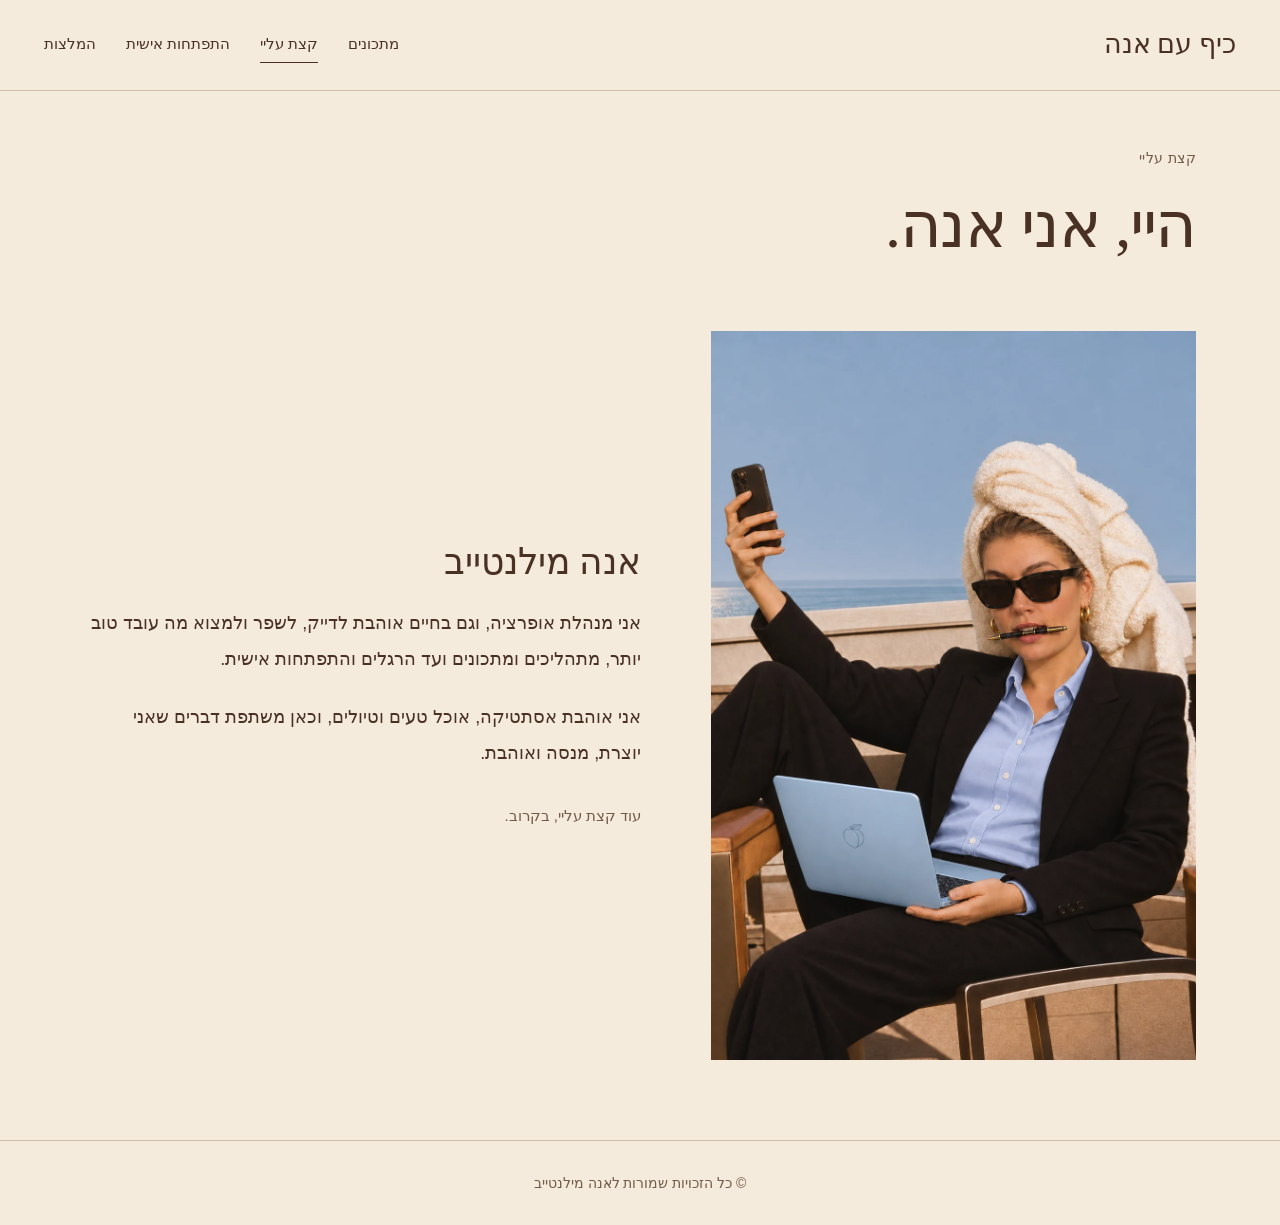
==== commit 6abb1abe: "Lead homepage with portrait and align three categories; personalize recipe illustration" ====
--- a/about/index.html
+++ b/about/index.html
@@ -1 +1 @@
-<!doctype html><html lang="he" dir="rtl"><head><meta charset="utf-8"><meta name="viewport" content="width=device-width,initial-scale=1"><meta name="theme-color" content="#F5EBDD"><meta name="description" content="אוכל, יצירה, התפתחות אישית והשראה. קצת מהעולם של אנה מילנטייב."><title>על עצמי | כיף עם אנה</title><link rel="stylesheet" href="../styles.css"></head><body><a class="skip" href="#main">דילוג לתוכן</a><header class="site-header"><a class="brand" href="../index.html">כיף עם אנה</a><nav aria-label="ניווט ראשי"><a href="../recipes/index.html">מתכונים</a><a href="index.html" aria-current="page">על עצמי</a><a href="../growth/index.html">התפתחות אישית</a><a href="../recommendations/index.html">המלצות</a></nav></header><main id="main" class="magazine"><div class="page-intro"><p class="eyebrow">על עצמי</p><h1>היי, אני אנה.</h1></div><section class="about-layout"><img class="about-portrait" src="../assets/anna-blue-laptop-outline.webp" alt="דיוקן בחולצה תכלת עם מחשב תכלת ולוגו אפרסק בקווי מתאר" width="1022" height="1539" decoding="async"><div class="about-copy"><h2>אנה מילנטייב</h2><p>אני מנהלת אופרציה, וגם בחיים אוהבת לדייק, לשפר ולמצוא מה עובד טוב יותר, מתהליכים ומתכונים ועד הרגלים והתפתחות אישית.</p><p>אני אוהבת אסתטיקה, אוכל טעים וטיולים, וכאן משתפת דברים שאני יוצרת, מנסה ואוהבת.</p><p class="quiet-note">עוד קצת עליי, בקרוב.</p></div></section></main><footer class="site-footer"><span>© כל הזכויות שמורות לאנה מילנטייב</span></footer></body></html>+<!doctype html><html lang="he" dir="rtl"><head><meta charset="utf-8"><meta name="viewport" content="width=device-width,initial-scale=1"><meta name="theme-color" content="#F5EBDD"><meta name="description" content="אוכל, יצירה, התפתחות אישית והשראה. קצת מהעולם של אנה מילנטייב."><title>קצת עליי | כיף עם אנה</title><link rel="stylesheet" href="../styles.css"></head><body><a class="skip" href="#main">דילוג לתוכן</a><header class="site-header"><a class="brand" href="../index.html">כיף עם אנה</a><nav aria-label="ניווט ראשי"><a href="../recipes/index.html">מתכונים</a><a href="index.html" aria-current="page">קצת עליי</a><a href="../growth/index.html">התפתחות אישית</a><a href="../recommendations/index.html">המלצות</a></nav></header><main id="main" class="magazine"><div class="page-intro"><p class="eyebrow">קצת עליי</p><h1>היי, אני אנה.</h1></div><section class="about-layout"><img class="about-portrait" src="../assets/anna-blue-laptop-outline.webp" alt="דיוקן בחולצה תכלת עם מחשב תכלת ולוגו אפרסק בקווי מתאר" width="1022" height="1539" decoding="async"><div class="about-copy"><h2>אנה מילנטייב</h2><p>אני מנהלת אופרציה, וגם בחיים אוהבת לדייק, לשפר ולמצוא מה עובד טוב יותר, מתהליכים ומתכונים ועד הרגלים והתפתחות אישית.</p><p>אני אוהבת אסתטיקה, אוכל טעים וטיולים, וכאן משתפת דברים שאני יוצרת, מנסה ואוהבת.</p><p class="quiet-note">עוד קצת עליי, בקרוב.</p></div></section></main><footer class="site-footer"><span>© כל הזכויות שמורות לאנה מילנטייב</span></footer></body></html>
--- a/styles.css
+++ b/styles.css
@@ -11,3 +11,9 @@
 .about-portrait{display:block;width:100%;height:auto}.topic-image>.portrait-cover{object-position:center 58%}
 
 .vision-topic .vision-guide{margin:0;max-width:760px;padding-top:0;border-top:0}.vision-topic .vision-year{margin-top:48px;padding-top:40px;border-top:1px solid var(--line)}
+
+.topic-image.cookbook-cover{background:#F5EBDD}.topic-image.cookbook-cover>img{object-fit:contain}.topic:hover .cookbook-cover>img{transform:none}
+
+/* Portrait first, followed by three equal category covers. */
+.home-magazine{padding-top:42px}.home-portrait{width:min(100%,360px);margin:0 auto 48px}.home-portrait .topic-image{aspect-ratio:4/5}.home-portrait .topic-caption{text-align:center;padding:18px 0;border-bottom:0}.home-portrait h1{font:400 40px/1.3 'Noto Serif Hebrew','Times New Roman',serif;margin:0}.home-portrait .topic:hover h1{text-decoration:underline;text-decoration-thickness:1px;text-underline-offset:7px}.topics.category-row{grid-template-columns:repeat(3,minmax(0,1fr));gap:28px;align-items:start}.category-row .topic:nth-child(even){padding-top:0}.category-row .topic-image{aspect-ratio:3/4}.category-row .topic-caption{text-align:center;padding:18px 0;border-bottom:0}.category-row .topic-caption h2{font-size:clamp(24px,2.8vw,34px);margin:0}.category-row .topic-image.cookbook-cover>img{object-fit:contain}
+@media(max-width:600px){.home-magazine{padding-top:26px}.home-portrait{width:min(78%,300px);margin-bottom:32px}.home-portrait h1{font-size:32px}.topics.category-row{gap:10px}.category-row .topic-caption{padding:12px 0}.category-row .topic-caption h2{font-size:clamp(16px,4.3vw,24px);line-height:1.4}.category-row .topic-image{aspect-ratio:3/4}}
